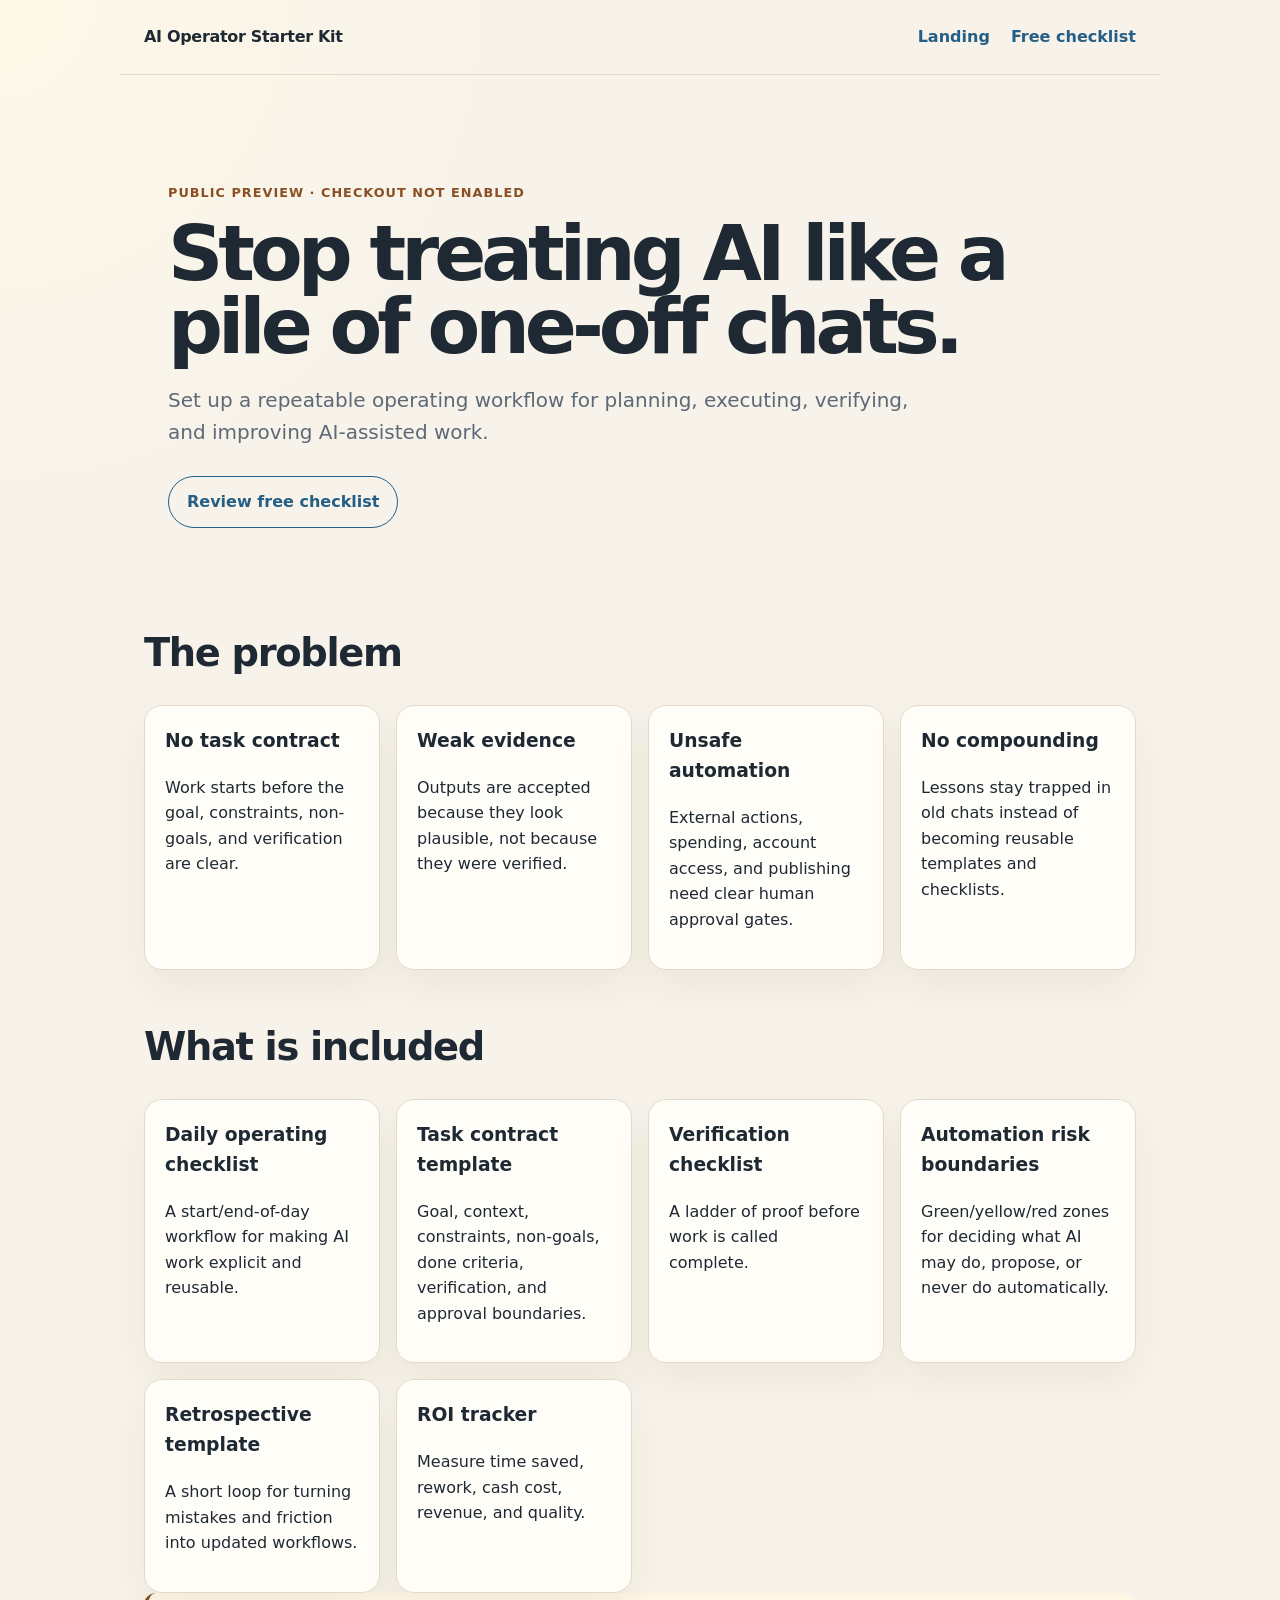
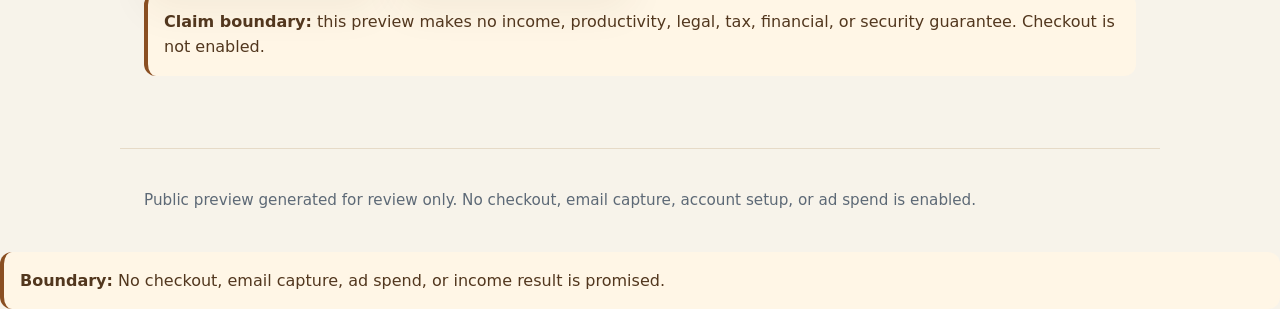
==== index.html @ 5a37a772 "Deploy public preview static site" ====
<!doctype html>
<html lang="en">
<head>
  <meta charset="utf-8">
  <meta name="viewport" content="width=device-width, initial-scale=1">
  <title>AI Operator Starter Kit — Public Preview</title>
  <meta name="description" content="A practical Markdown kit for planning, verifying, and improving AI-assisted work.">
  <link rel="icon" href="favicon.svg" type="image/svg+xml">
  <link rel="stylesheet" href="styles.css">
</head>
<body>
  <header class="nav">
    <strong>AI Operator Starter Kit</strong>
    <nav aria-label="Preview navigation">
      <a href="index.html">Landing</a>
      <a href="free-checklist.html">Free checklist</a>
    </nav>
  </header>

  <main>
    <section class="hero">
      <p class="eyebrow">Public preview · checkout not enabled</p>
      <h1>Stop treating AI like a pile of one-off chats.</h1>
      <p class="lede">Set up a repeatable operating workflow for planning, executing, verifying, and improving AI-assisted work.</p>
      <div class="cta-row">
        <a class="button secondary" href="free-checklist.html">Review free checklist</a>
      </div>
    </section>

    <section>
      <h2>The problem</h2>
      <div class="grid">
        <article class="card"><h3>No task contract</h3><p>Work starts before the goal, constraints, non-goals, and verification are clear.</p></article>
        <article class="card"><h3>Weak evidence</h3><p>Outputs are accepted because they look plausible, not because they were verified.</p></article>
        <article class="card"><h3>Unsafe automation</h3><p>External actions, spending, account access, and publishing need clear human approval gates.</p></article>
        <article class="card"><h3>No compounding</h3><p>Lessons stay trapped in old chats instead of becoming reusable templates and checklists.</p></article>
      </div>
    </section>

    <section>
      <h2>What is included</h2>
      <div class="grid">
        <article class="card"><h3>Daily operating checklist</h3><p>A start/end-of-day workflow for making AI work explicit and reusable.</p></article>
        <article class="card"><h3>Task contract template</h3><p>Goal, context, constraints, non-goals, done criteria, verification, and approval boundaries.</p></article>
        <article class="card"><h3>Verification checklist</h3><p>A ladder of proof before work is called complete.</p></article>
        <article class="card"><h3>Automation risk boundaries</h3><p>Green/yellow/red zones for deciding what AI may do, propose, or never do automatically.</p></article>
        <article class="card"><h3>Retrospective template</h3><p>A short loop for turning mistakes and friction into updated workflows.</p></article>
        <article class="card"><h3>ROI tracker</h3><p>Measure time saved, rework, cash cost, revenue, and quality.</p></article>
      </div>
    </section>

    <section class="notice">
      <strong>Claim boundary:</strong> this preview makes no income, productivity, legal, tax, financial, or security guarantee. Checkout is not enabled.
    </section>
  </main>

  <footer>
    <p>Public preview generated for review only. No checkout, email capture, account setup, or ad spend is enabled.</p>
  </footer>
<section class="notice"><strong>Boundary:</strong> No checkout, email capture, ad spend, or income result is promised.</section>
</body>
</html>
---- styles.css ----
:root {
  color-scheme: light;
  --bg: #f7f3ea;
  --ink: #1f2933;
  --muted: #5d6976;
  --card: #fffdf8;
  --line: #e6dac7;
  --accent: #255f85;
  --accent-2: #8a4f22;
  --ok: #276749;
}

* { box-sizing: border-box; }

body {
  margin: 0;
  font-family: Inter, ui-sans-serif, system-ui, -apple-system, BlinkMacSystemFont, "Segoe UI", sans-serif;
  background: radial-gradient(circle at top left, #fff8e8 0, var(--bg) 32rem);
  color: var(--ink);
  line-height: 1.6;
}

a { color: var(--accent); }

header, main, footer {
  max-width: 1040px;
  margin: 0 auto;
  padding: 24px;
}

.nav {
  display: flex;
  justify-content: space-between;
  gap: 16px;
  align-items: center;
  border-bottom: 1px solid var(--line);
}

.nav strong { letter-spacing: -0.02em; }

.nav a {
  margin-left: 16px;
  text-decoration: none;
  font-weight: 650;
}

.hero {
  padding: 72px 24px 48px;
}

.eyebrow {
  color: var(--accent-2);
  font-weight: 750;
  text-transform: uppercase;
  letter-spacing: 0.08em;
  font-size: 0.8rem;
}

h1 {
  font-size: clamp(2.3rem, 6vw, 5rem);
  line-height: 0.96;
  max-width: 860px;
  letter-spacing: -0.065em;
  margin: 12px 0 20px;
}

h2 {
  font-size: clamp(1.6rem, 3vw, 2.4rem);
  line-height: 1.08;
  letter-spacing: -0.035em;
  margin-top: 56px;
}

.lede {
  font-size: 1.25rem;
  max-width: 760px;
  color: var(--muted);
}

.cta-row {
  display: flex;
  gap: 12px;
  flex-wrap: wrap;
  margin-top: 28px;
}

.button {
  display: inline-flex;
  align-items: center;
  justify-content: center;
  padding: 12px 18px;
  border-radius: 999px;
  text-decoration: none;
  font-weight: 800;
  border: 1px solid var(--accent);
}

.button.primary {
  background: var(--accent);
  color: white;
}

.button.secondary {
  background: transparent;
  color: var(--accent);
}

.grid {
  display: grid;
  grid-template-columns: repeat(auto-fit, minmax(230px, 1fr));
  gap: 16px;
}

.card {
  background: var(--card);
  border: 1px solid var(--line);
  border-radius: 18px;
  padding: 20px;
  box-shadow: 0 18px 40px rgba(76, 55, 24, 0.06);
}

.card h3 { margin-top: 0; }

.notice {
  border-left: 4px solid var(--accent-2);
  background: #fff6e6;
  padding: 16px;
  border-radius: 12px;
  color: #52371e;
}

.checklist li { margin: 10px 0; }

.price {
  font-size: 2rem;
  font-weight: 850;
  color: var(--ok);
}

footer {
  color: var(--muted);
  border-top: 1px solid var(--line);
  margin-top: 48px;
  font-size: 0.95rem;
}

@media (max-width: 640px) {
  .nav { align-items: flex-start; flex-direction: column; }
  .nav a { margin: 0 12px 0 0; }
  header, main, footer { padding: 18px; }
  .hero { padding-top: 40px; }
}


.faq-list {
  display: grid;
  grid-template-columns: repeat(auto-fit, minmax(260px, 1fr));
  gap: 16px;
}
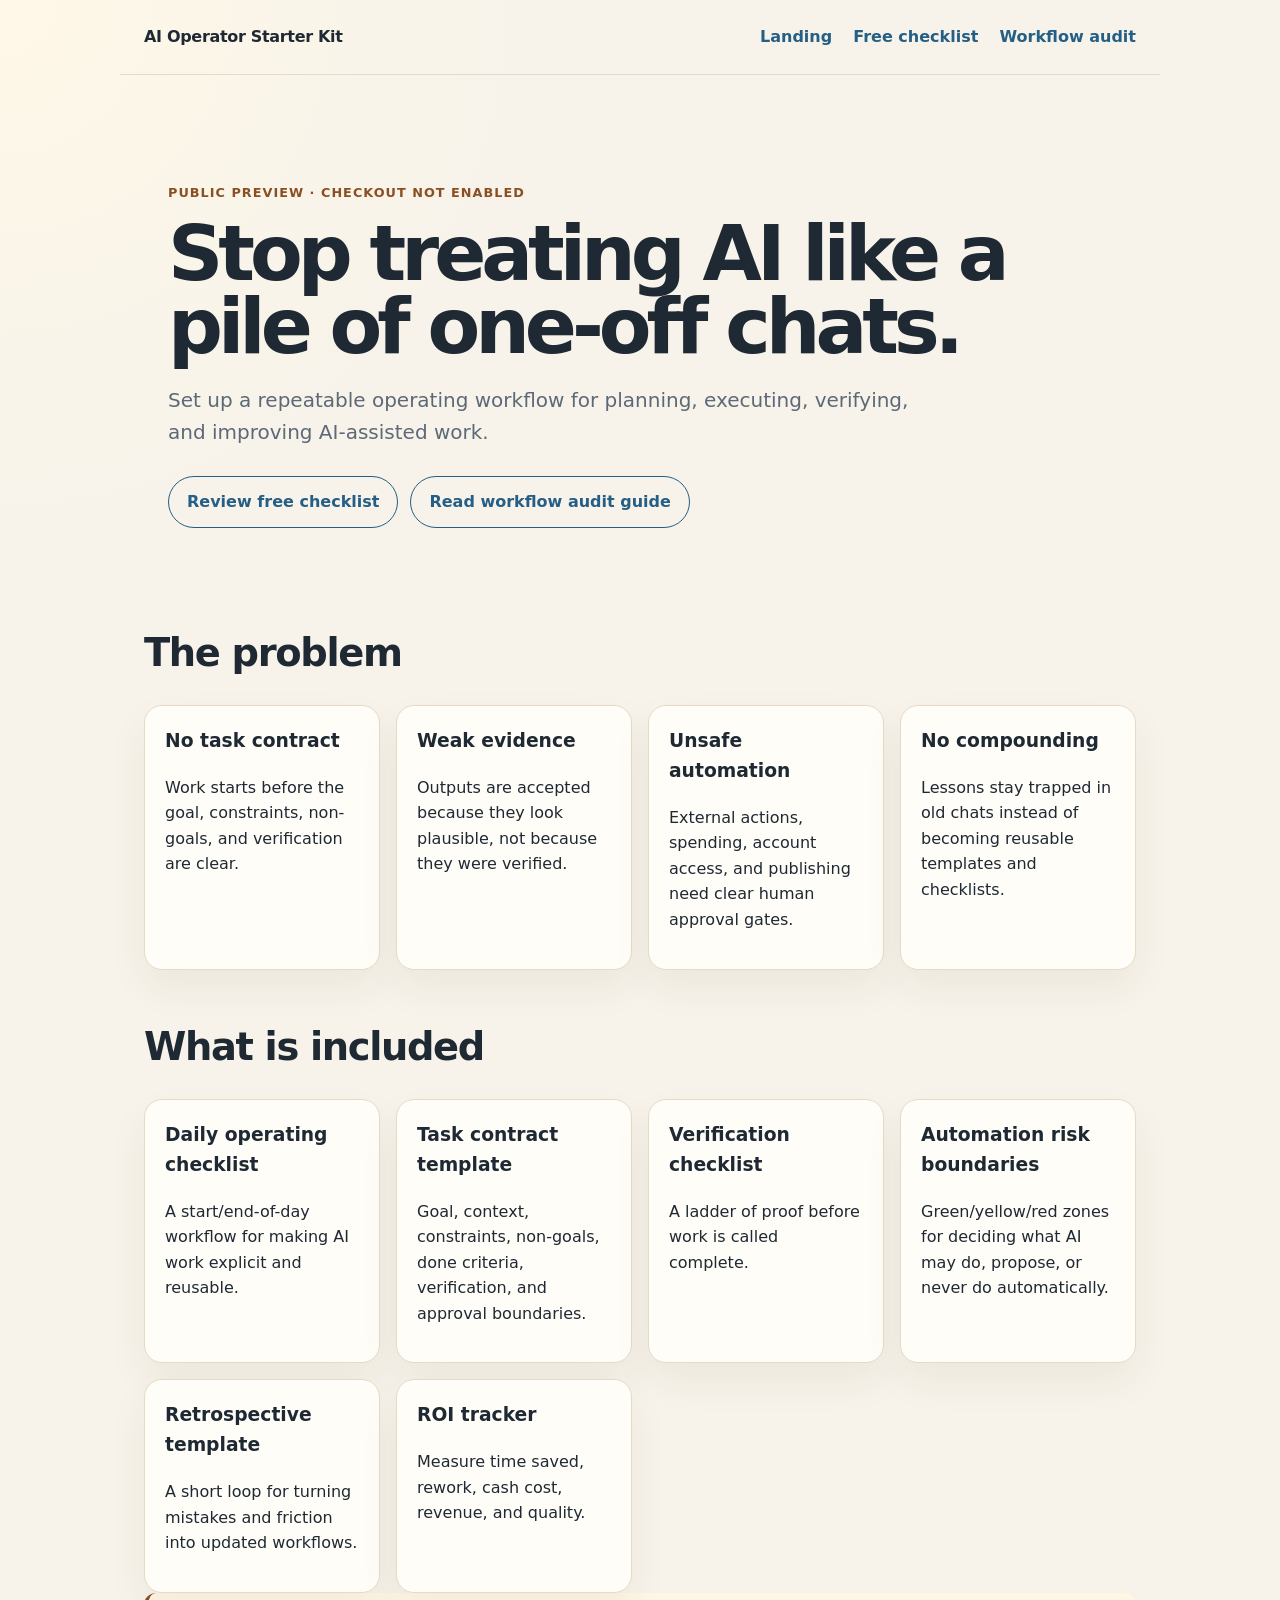
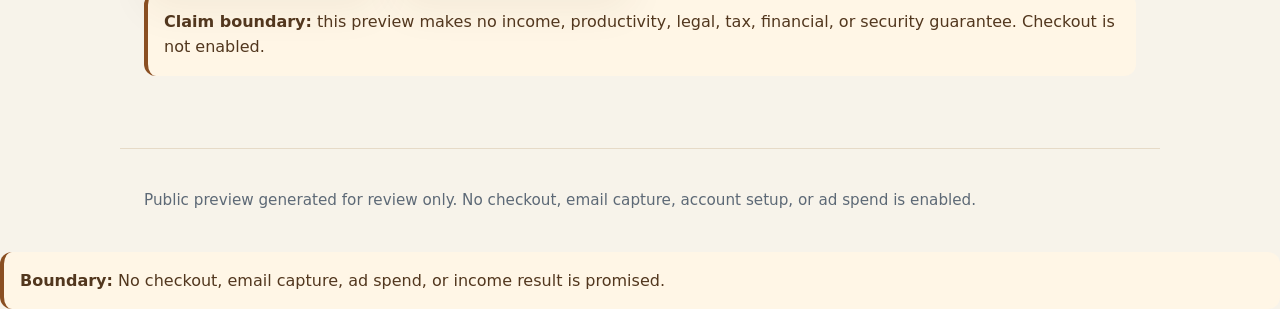
==== commit 94987701: "Deploy workflow audit public preview" ====
--- a/index.html
+++ b/index.html
@@ -7,6 +7,16 @@
   <meta name="description" content="A practical Markdown kit for planning, verifying, and improving AI-assisted work.">
   <link rel="icon" href="favicon.svg" type="image/svg+xml">
   <link rel="stylesheet" href="styles.css">
+  <link rel="canonical" href="https://yangshu2087.github.io/five-dollar-engine-public-preview/">
+  <meta property="og:title" content="AI Operator Starter Kit — Public Preview">
+  <meta property="og:description" content="A practical checklist-led kit for planning, verifying, and improving AI-assisted work.">
+  <meta property="og:type" content="website">
+  <meta property="og:url" content="https://yangshu2087.github.io/five-dollar-engine-public-preview/">
+  <meta property="og:image" content="https://yangshu2087.github.io/five-dollar-engine-public-preview/assets/social-card-1200x630.png">
+  <meta name="twitter:card" content="summary_large_image">
+  <meta name="twitter:title" content="AI Operator Starter Kit — Public Preview">
+  <meta name="twitter:description" content="A practical checklist-led kit for planning, verifying, and improving AI-assisted work.">
+  <meta name="twitter:image" content="https://yangshu2087.github.io/five-dollar-engine-public-preview/assets/social-card-1200x630.png">
 </head>
 <body>
   <header class="nav">
@@ -14,6 +24,7 @@
     <nav aria-label="Preview navigation">
       <a href="index.html">Landing</a>
       <a href="free-checklist.html">Free checklist</a>
+      <a href="workflow-audit.html">Workflow audit</a>
     </nav>
   </header>
 
@@ -24,6 +35,7 @@
       <p class="lede">Set up a repeatable operating workflow for planning, executing, verifying, and improving AI-assisted work.</p>
       <div class="cta-row">
         <a class="button secondary" href="free-checklist.html">Review free checklist</a>
+        <a class="button secondary" href="workflow-audit.html">Read workflow audit guide</a>
       </div>
     </section>
 
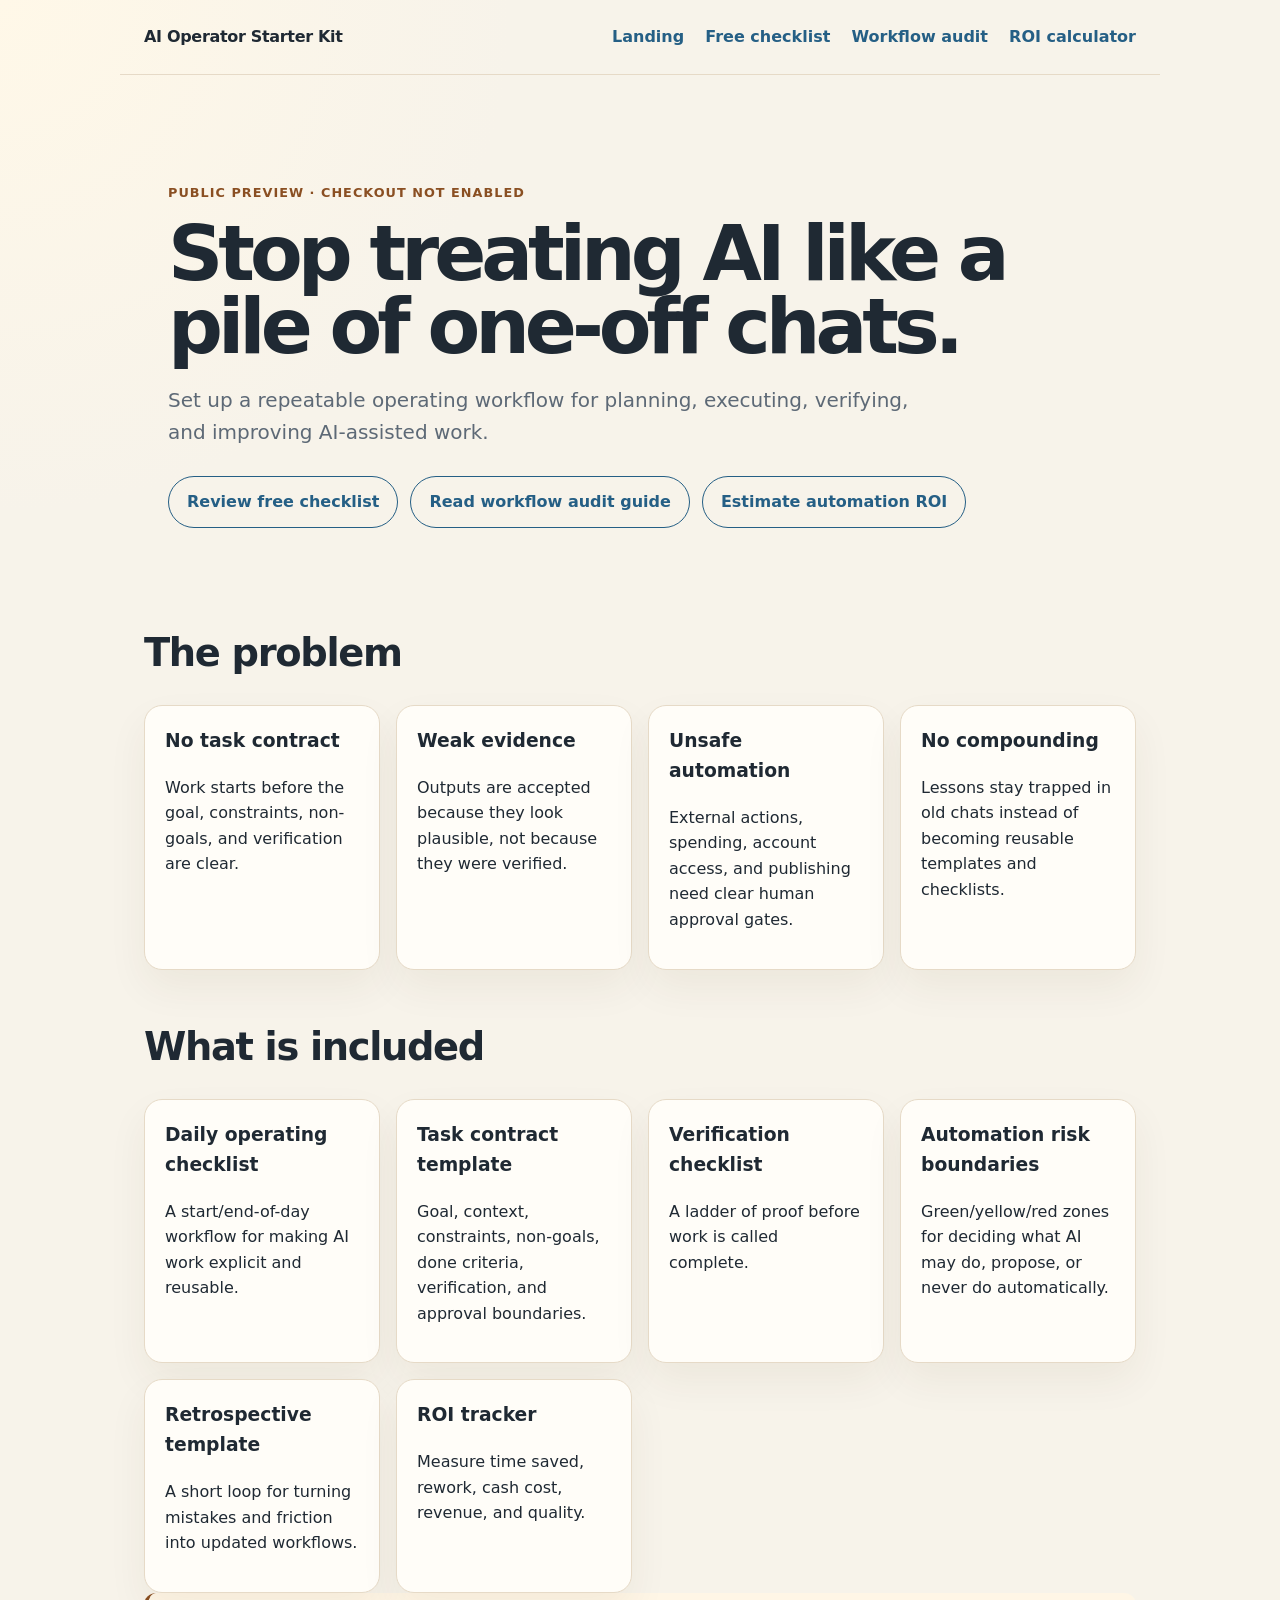
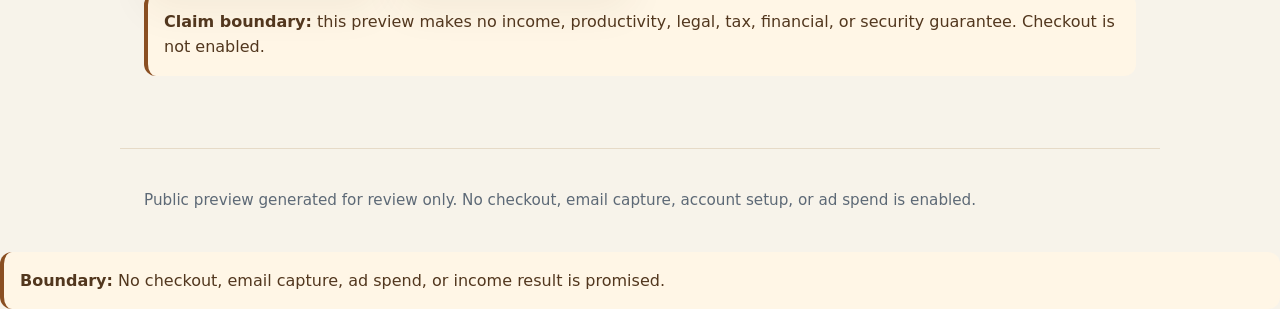
==== commit c420bf04: "Deploy current public preview package" ====
--- a/index.html
+++ b/index.html
@@ -25,6 +25,7 @@
       <a href="index.html">Landing</a>
       <a href="free-checklist.html">Free checklist</a>
       <a href="workflow-audit.html">Workflow audit</a>
+      <a href="roi-calculator.html">ROI calculator</a>
     </nav>
   </header>
 
@@ -36,6 +37,7 @@
       <div class="cta-row">
         <a class="button secondary" href="free-checklist.html">Review free checklist</a>
         <a class="button secondary" href="workflow-audit.html">Read workflow audit guide</a>
+        <a class="button secondary" href="roi-calculator.html">Estimate automation ROI</a>
       </div>
     </section>
 
--- a/styles.css
+++ b/styles.css
@@ -131,6 +131,31 @@
 
 .checklist li { margin: 10px 0; }
 
+.table-wrap {
+  overflow-x: auto;
+}
+
+.worksheet-table {
+  width: 100%;
+  border-collapse: collapse;
+  min-width: 680px;
+}
+
+.worksheet-table th,
+.worksheet-table td {
+  text-align: left;
+  vertical-align: top;
+  border-bottom: 1px solid var(--line);
+  padding: 12px;
+}
+
+.worksheet-table th {
+  color: var(--accent-2);
+  font-size: 0.85rem;
+  text-transform: uppercase;
+  letter-spacing: 0.06em;
+}
+
 .price {
   font-size: 2rem;
   font-weight: 850;
